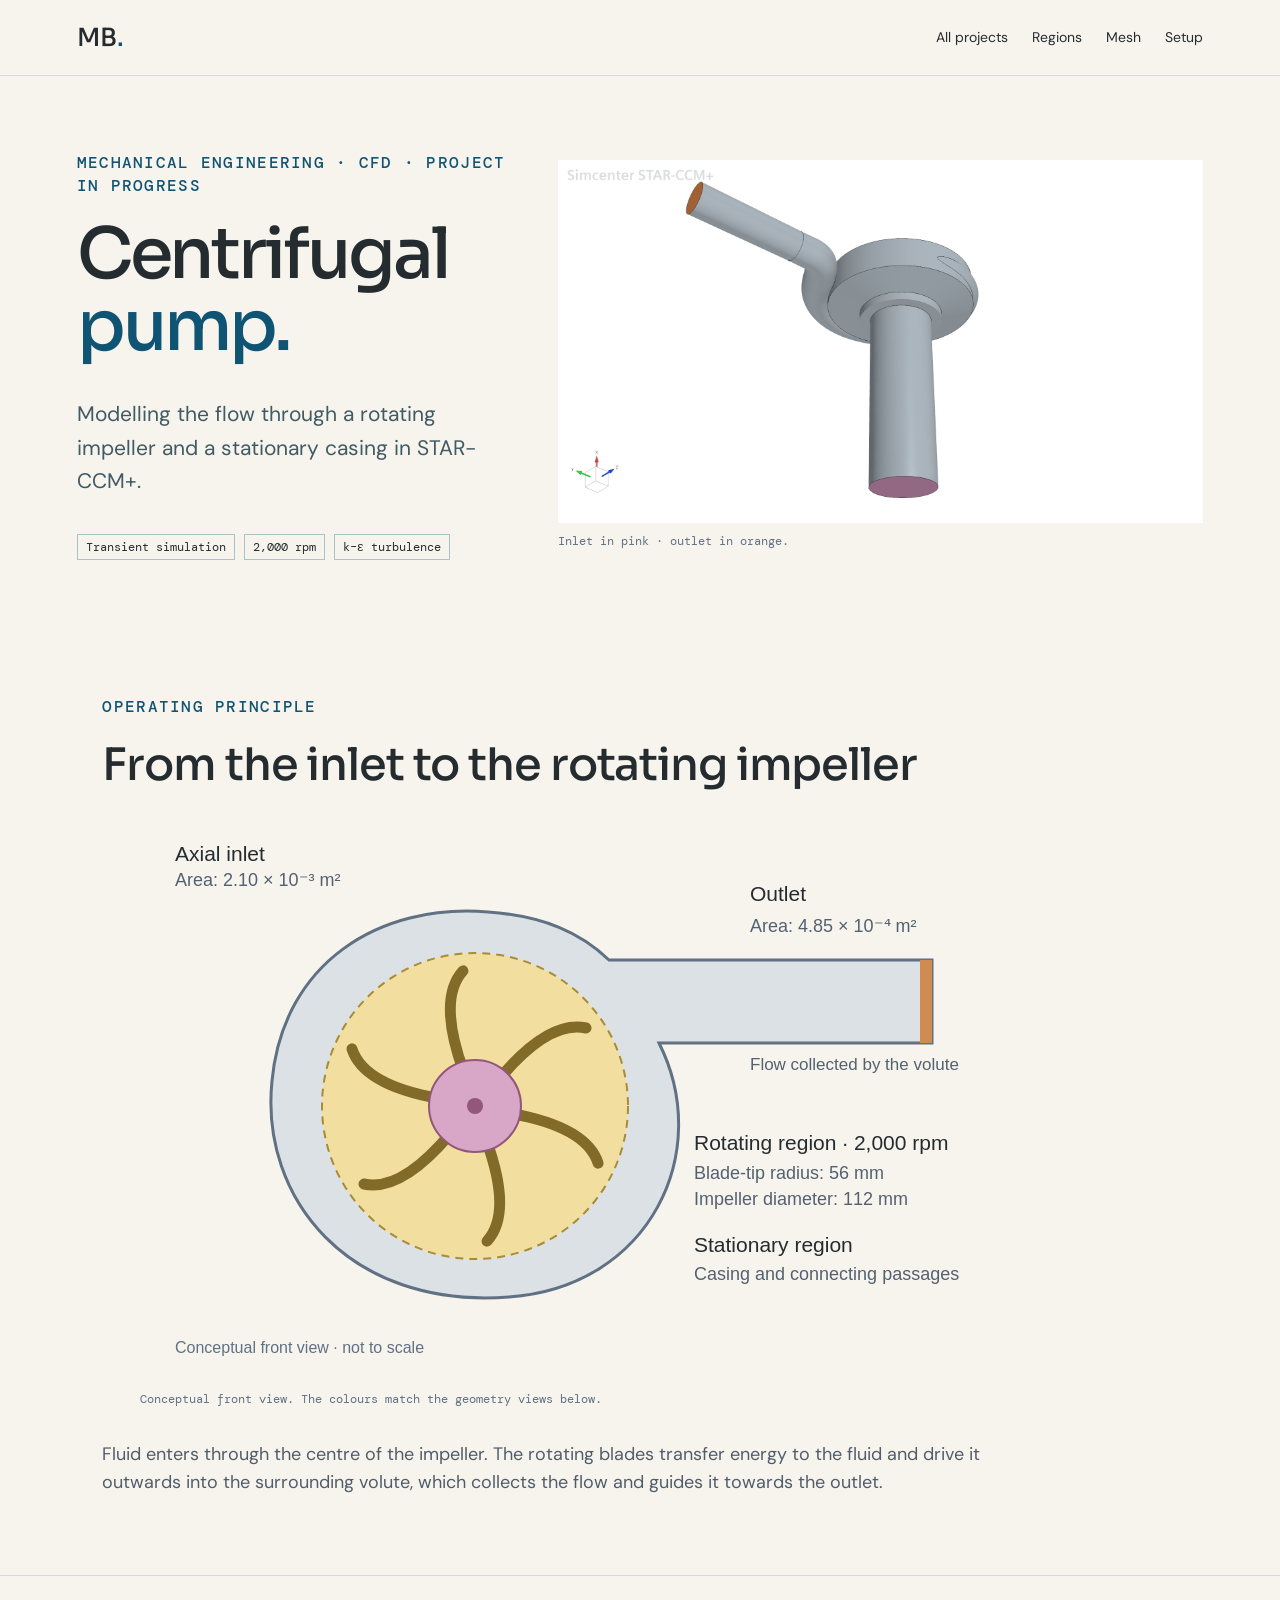
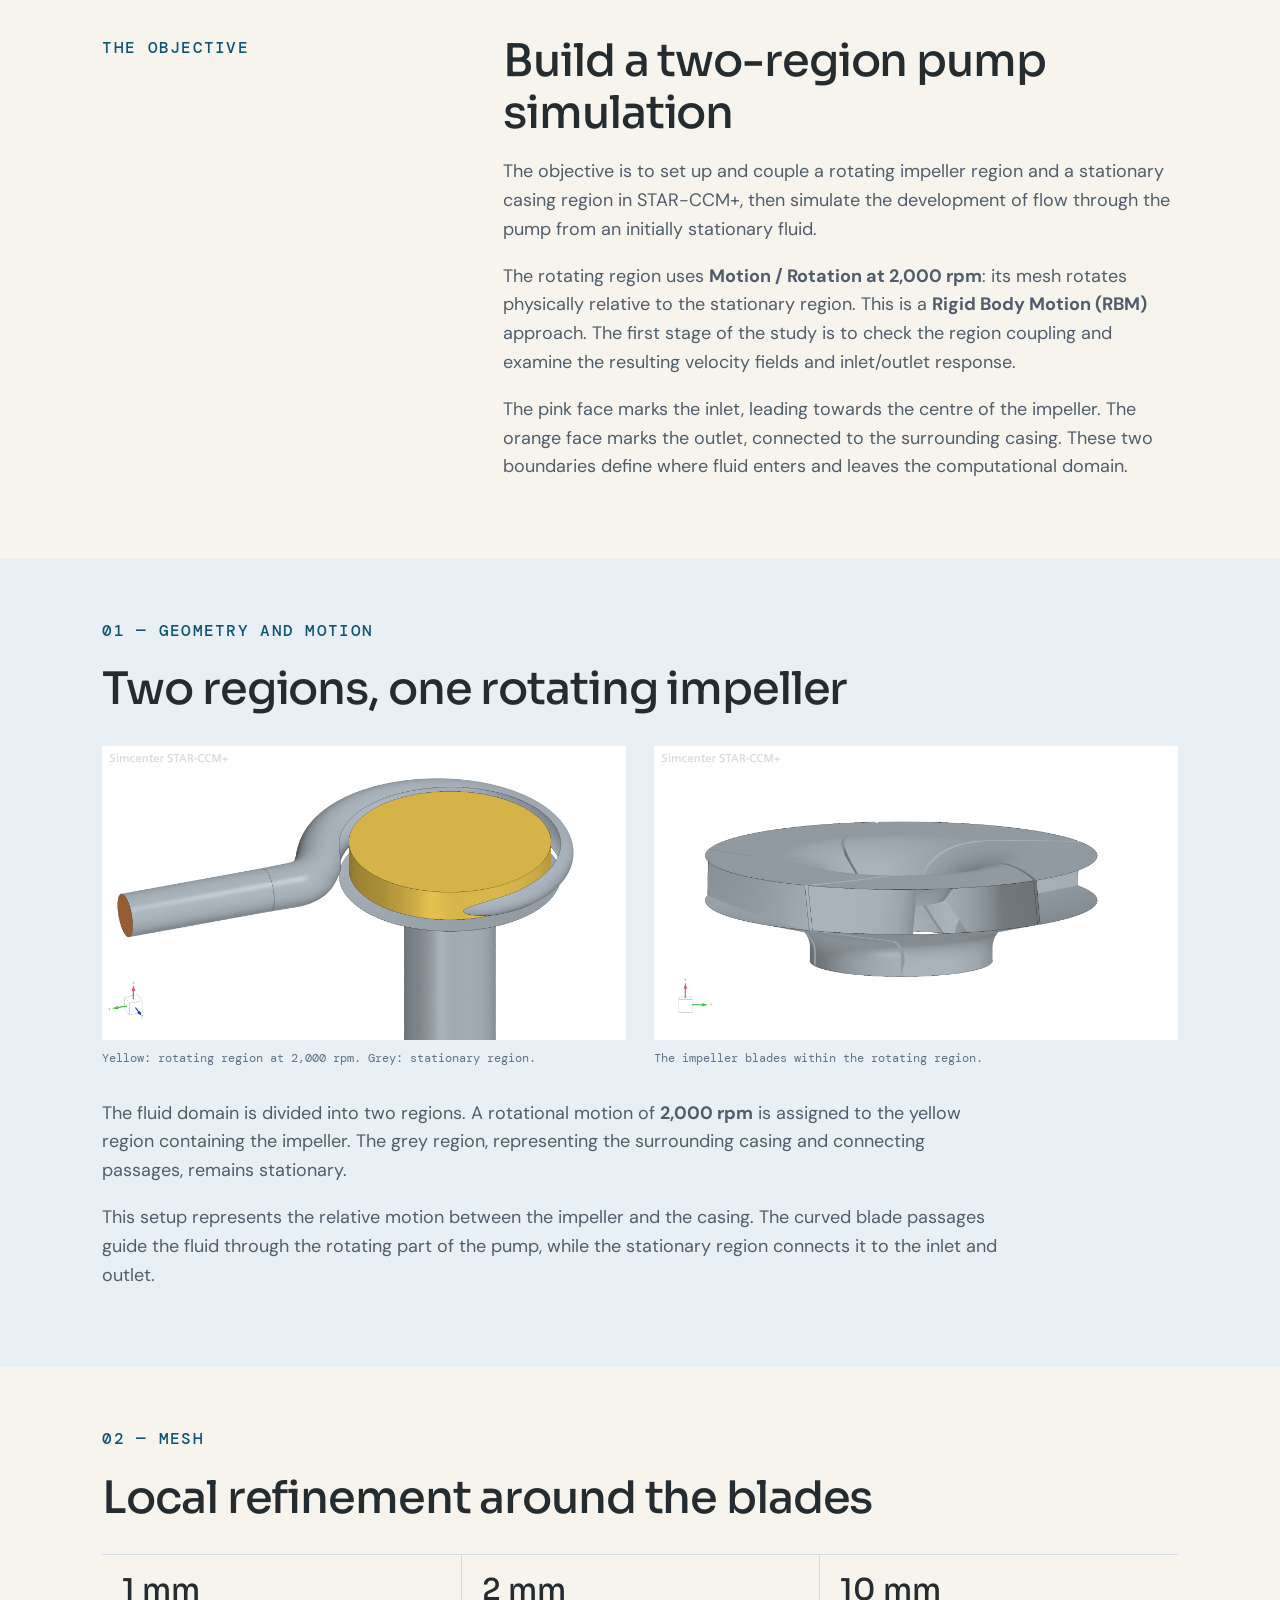
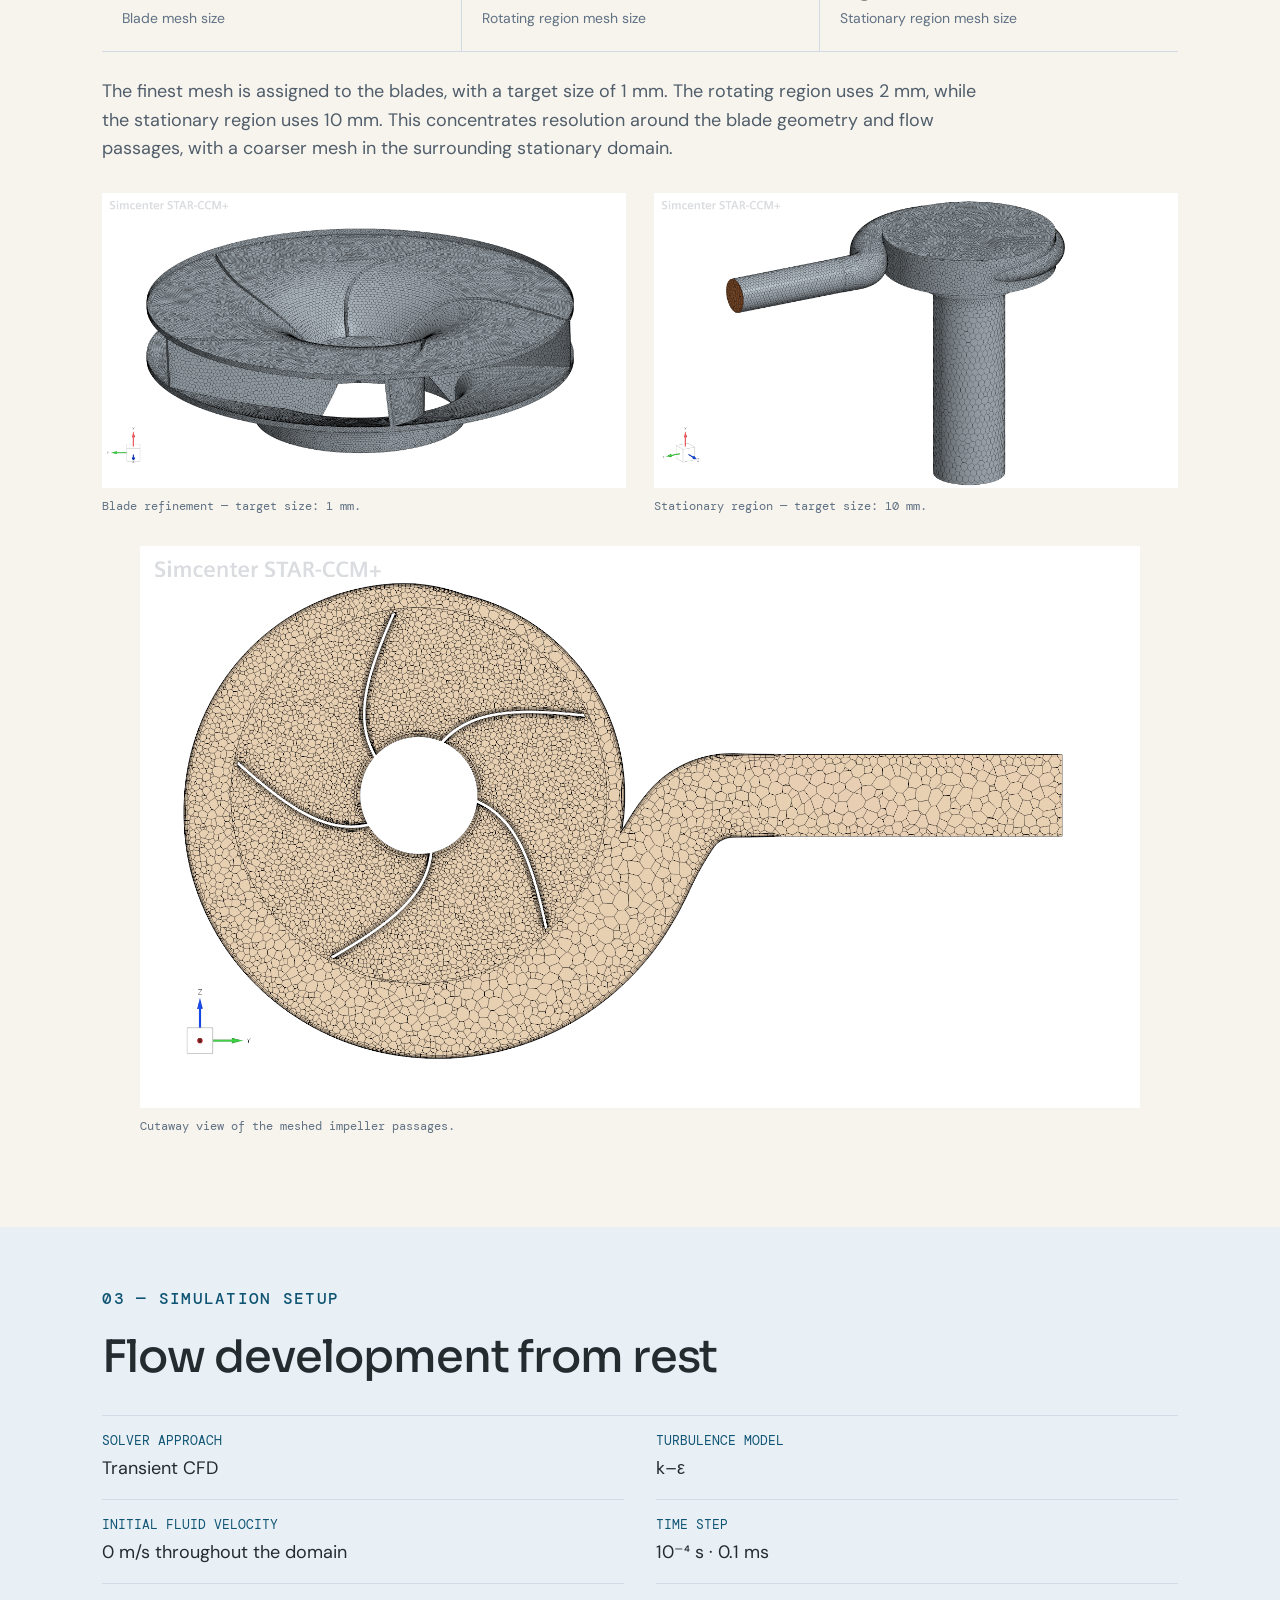
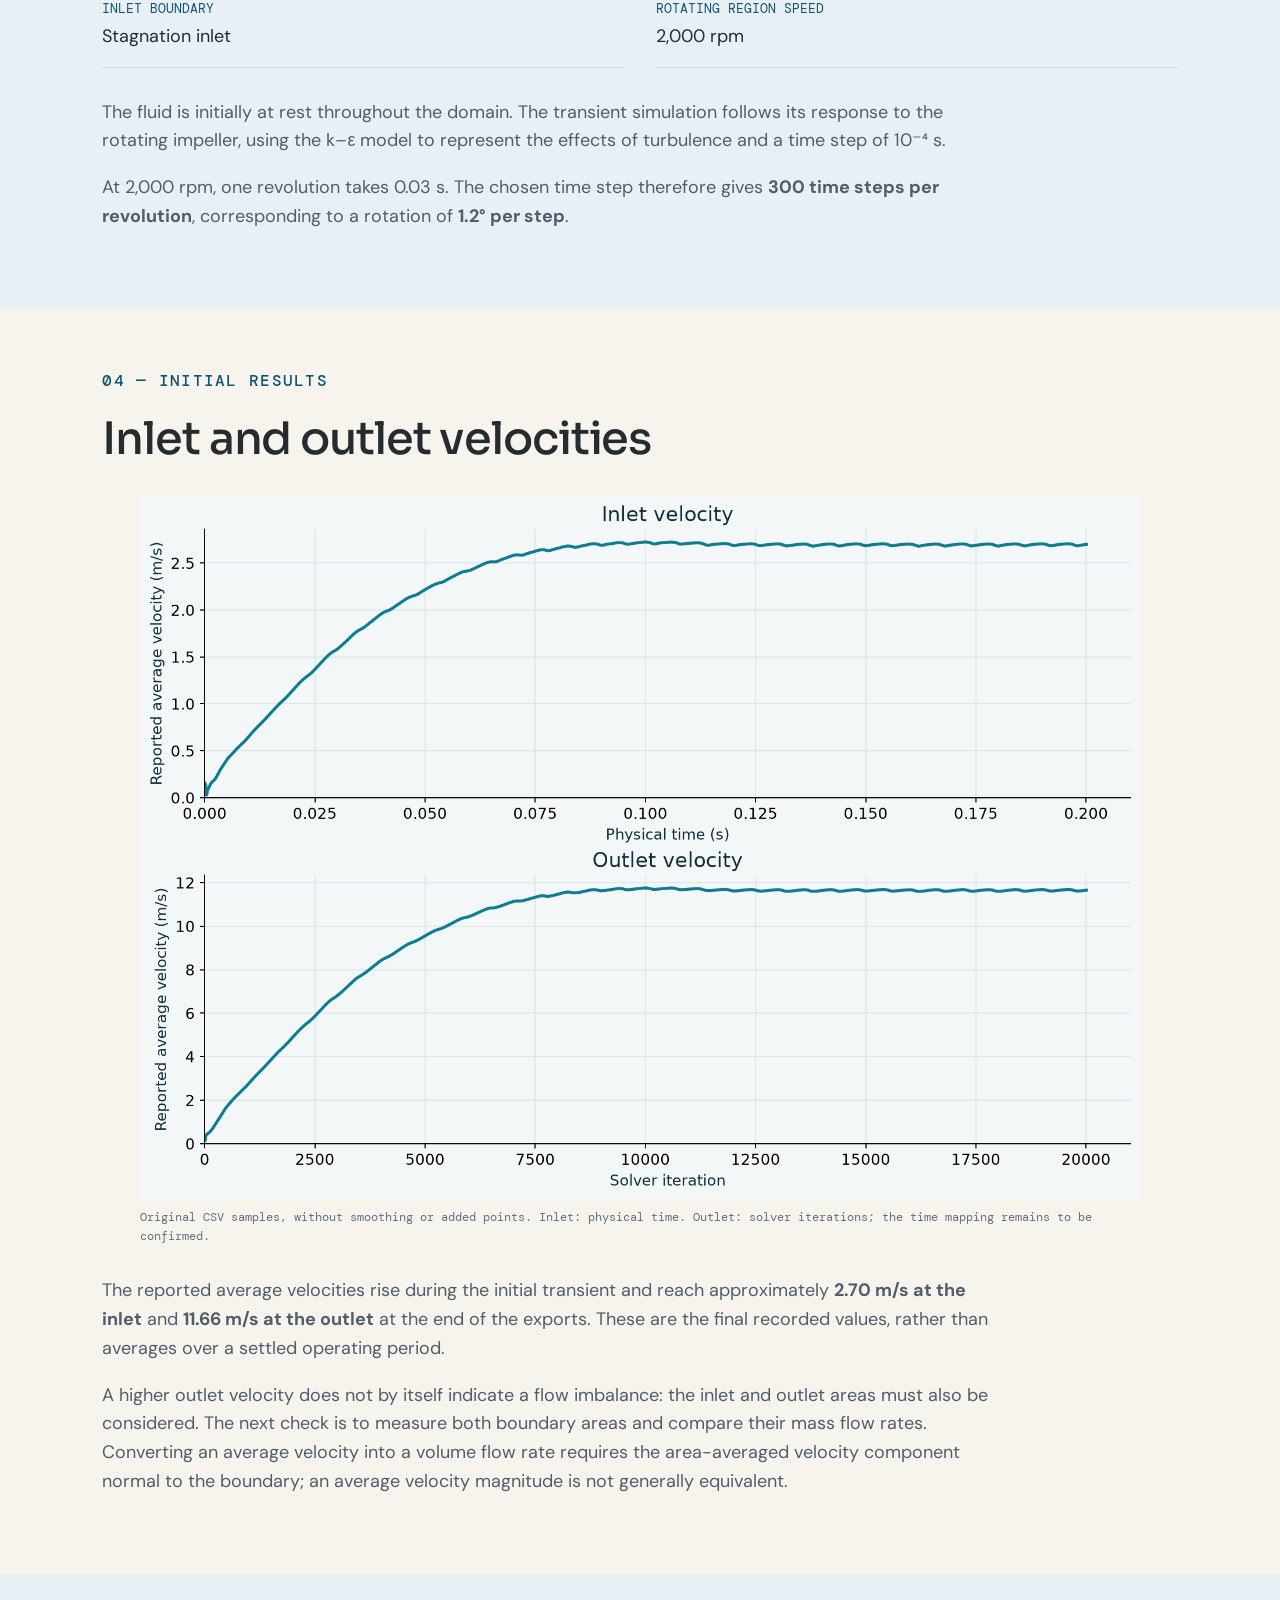
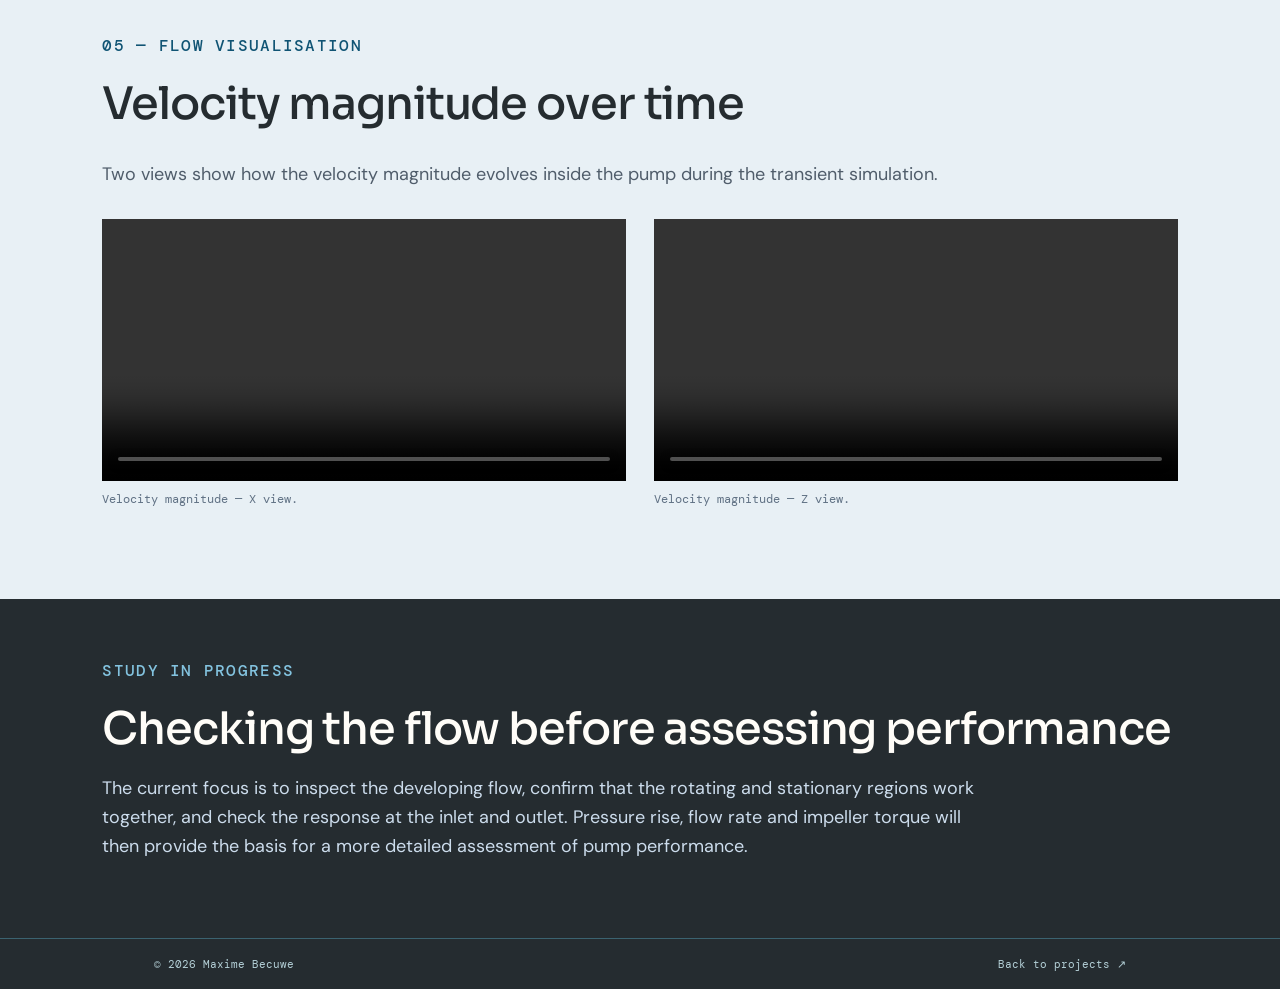
==== centrifugal-pump.html @ b401c462 "Publish centrifugal pump project in third position" ====
<!doctype html>
<html lang="en">
<head>
<meta charset="UTF-8" /><meta name="viewport" content="width=device-width, initial-scale=1" />
<meta name="description" content="A transient centrifugal pump CFD study in STAR-CCM+, with a rotating region at 2000 rpm, local mesh refinement and a stagnation inlet." />
<title>Centrifugal Pump | Maxime Becuwe</title>
<link rel="preconnect" href="https://fonts.googleapis.com" /><link rel="preconnect" href="https://fonts.gstatic.com" crossorigin />
<link href="https://fonts.googleapis.com/css2?family=DM+Mono:wght@400;500&family=DM+Sans:wght@400;500;600&family=Sora:wght@500&display=swap" rel="stylesheet" />
<link rel="stylesheet" href="kcs.css" /><link rel="stylesheet" href="centrifugal-pump.css" />
</head>
<body>
<header class="site-header"><a class="brand" href="index.html" aria-label="Maxime Becuwe — home">MB<span>.</span></a><nav aria-label="Main navigation"><a href="index.html#projects">All projects</a><a href="#regions">Regions</a><a href="#mesh">Mesh</a><a href="#setup">Setup</a></nav></header>
<main>
<section class="hero"><div><p class="eyebrow">Mechanical engineering · CFD · Project in progress</p><h1>Centrifugal<br /><em>pump.</em></h1><p class="lead">Modelling the flow through a rotating impeller and a stationary casing in STAR-CCM+.</p><div class="chips"><span>Transient simulation</span><span>2,000 rpm</span><span>k–ε turbulence</span></div></div><figure><img src="assets/pump/geometry_inlet_outlet.png" width="1920" height="1080" alt="Pump geometry with the axial inlet in pink and the discharge outlet in orange." /><figcaption>Inlet in pink · outlet in orange.</figcaption></figure></section>
<section id="principle"><p class="eyebrow">Operating principle</p><h2>From the inlet to the rotating impeller</h2><figure class="wide"><img src="assets/pump/pump-principle.svg?v=clean-schema" width="1000" height="560" alt="Centrifugal pump schematic: pink axial inlet, yellow rotating impeller region, grey stationary volute and orange outlet. Impeller radius 56 mm." /><figcaption>Conceptual front view. The colours match the geometry views below.</figcaption></figure><div class="copy"><p>Fluid enters through the centre of the impeller. The rotating blades transfer energy to the fluid and drive it outwards into the surrounding volute, which collects the flow and guides it towards the outlet.</p></div></section>
<section class="intro"><p class="eyebrow">The objective</p><div class="copy"><h2>Build a two-region pump simulation</h2><p>The objective is to set up and couple a rotating impeller region and a stationary casing region in STAR-CCM+, then simulate the development of flow through the pump from an initially stationary fluid.</p><p>The rotating region uses <strong>Motion / Rotation at 2,000 rpm</strong>: its mesh rotates physically relative to the stationary region. This is a <strong>Rigid Body Motion (RBM)</strong> approach. The first stage of the study is to check the region coupling and examine the resulting velocity fields and inlet/outlet response.</p><p>The pink face marks the inlet, leading towards the centre of the impeller. The orange face marks the outlet, connected to the surrounding casing. These two boundaries define where fluid enters and leaves the computational domain.</p></div></section>
<section id="regions" class="tinted"><div class="section-head"><p class="eyebrow">01 — Geometry and motion</p><h2>Two regions, one rotating impeller</h2></div><div class="media-grid"><figure><img src="assets/pump/geometry_rotating_zone.png" width="1920" height="1080" alt="The rotating region shown in yellow inside the stationary grey casing." loading="lazy" /><figcaption>Yellow: rotating region at 2,000 rpm. Grey: stationary region.</figcaption></figure><figure><img src="assets/pump/geometry_blade.png" width="1920" height="1080" alt="Impeller geometry showing the curved blades and passages." loading="lazy" /><figcaption>The impeller blades within the rotating region.</figcaption></figure></div><div class="copy"><p>The fluid domain is divided into two regions. A rotational motion of <strong>2,000 rpm</strong> is assigned to the yellow region containing the impeller. The grey region, representing the surrounding casing and connecting passages, remains stationary.</p><p>This setup represents the relative motion between the impeller and the casing. The curved blade passages guide the fluid through the rotating part of the pump, while the stationary region connects it to the inlet and outlet.</p></div></section>
<section id="mesh"><div class="section-head"><p class="eyebrow">02 — Mesh</p><h2>Local refinement around the blades</h2></div><div class="metrics"><div><b>1 mm</b><span>Blade mesh size</span></div><div><b>2 mm</b><span>Rotating region mesh size</span></div><div><b>10 mm</b><span>Stationary region mesh size</span></div></div><div class="copy"><p>The finest mesh is assigned to the blades, with a target size of 1 mm. The rotating region uses 2 mm, while the stationary region uses 10 mm. This concentrates resolution around the blade geometry and flow passages, with a coarser mesh in the surrounding stationary domain.</p></div><div class="media-grid"><figure><img src="assets/pump/mesh_blade.png" width="1920" height="1080" alt="Close view of the mesh around the impeller blades." loading="lazy" /><figcaption>Blade refinement — target size: 1 mm.</figcaption></figure><figure><img src="assets/pump/mesh_stationary.png" width="1920" height="1080" alt="Mesh on the stationary casing and connecting inlet and outlet passages." loading="lazy" /><figcaption>Stationary region — target size: 10 mm.</figcaption></figure></div><figure class="wide"><img src="assets/pump/mesh_cut.png" width="1920" height="1080" alt="Cutaway mesh view of the impeller and its internal passages." loading="lazy" /><figcaption>Cutaway view of the meshed impeller passages.</figcaption></figure></section>
<section id="setup" class="tinted"><div class="section-head"><p class="eyebrow">03 — Simulation setup</p><h2>Flow development from rest</h2></div><dl class="settings"><div><dt>Solver approach</dt><dd>Transient CFD</dd></div><div><dt>Turbulence model</dt><dd>k–ε</dd></div><div><dt>Initial fluid velocity</dt><dd>0 m/s throughout the domain</dd></div><div><dt>Time step</dt><dd>10⁻⁴ s · 0.1 ms</dd></div><div><dt>Inlet boundary</dt><dd>Stagnation inlet</dd></div><div><dt>Rotating region speed</dt><dd>2,000 rpm</dd></div></dl><div class="copy"><p>The fluid is initially at rest throughout the domain. The transient simulation follows its response to the rotating impeller, using the k–ε model to represent the effects of turbulence and a time step of 10⁻⁴ s.</p><p>At 2,000 rpm, one revolution takes 0.03 s. The chosen time step therefore gives <strong>300 time steps per revolution</strong>, corresponding to a rotation of <strong>1.2° per step</strong>.</p></div></section>
<section id="velocity"><div class="section-head"><p class="eyebrow">04 — Initial results</p><h2>Inlet and outlet velocities</h2></div><figure class="wide"><img src="assets/pump/inlet-outlet-velocity.png" alt="Inlet average velocity versus physical time, followed by outlet average velocity versus solver iteration." loading="lazy" /><figcaption>Original CSV samples, without smoothing or added points. Inlet: physical time. Outlet: solver iterations; the time mapping remains to be confirmed.</figcaption></figure><div class="copy"><p>The reported average velocities rise during the initial transient and reach approximately <strong>2.70 m/s at the inlet</strong> and <strong>11.66 m/s at the outlet</strong> at the end of the exports. These are the final recorded values, rather than averages over a settled operating period.</p><p>A higher outlet velocity does not by itself indicate a flow imbalance: the inlet and outlet areas must also be considered. The next check is to measure both boundary areas and compare their mass flow rates. Converting an average velocity into a volume flow rate requires the area-averaged velocity component normal to the boundary; an average velocity magnitude is not generally equivalent.</p></div></section>
<section id="flow-videos" class="tinted"><div class="section-head"><p class="eyebrow">05 — Flow visualisation</p><h2>Velocity magnitude over time</h2></div><div class="copy"><p>Two views show how the velocity magnitude evolves inside the pump during the transient simulation.</p></div><div class="media-grid"><figure><video controls playsinline preload="metadata" aria-label="Velocity magnitude evolution — X view"><source src="assets/pump/velocity_magnitude_X.mp4" type="video/mp4" /><a href="assets/pump/velocity_magnitude_X.mp4">Watch the X-view video</a></video><figcaption>Velocity magnitude — X view.</figcaption></figure><figure><video controls playsinline preload="metadata" aria-label="Velocity magnitude evolution — Z view"><source src="assets/pump/velocity_magnitude_Z.mp4" type="video/mp4" /><a href="assets/pump/velocity_magnitude_Z.mp4">Watch the Z-view video</a></video><figcaption>Velocity magnitude — Z view.</figcaption></figure></div></section>
<section class="next"><p class="eyebrow">Study in progress</p><h2>Checking the flow before assessing performance</h2><p>The current focus is to inspect the developing flow, confirm that the rotating and stationary regions work together, and check the response at the inlet and outlet. Pressure rise, flow rate and impeller torque will then provide the basis for a more detailed assessment of pump performance.</p></section>
</main><footer><span>© <span id="year"></span> Maxime Becuwe</span><a href="index.html#projects">Back to projects ↗</a></footer><script>document.getElementById('year').textContent=new Date().getFullYear();</script>
</body></html>
---- kcs.css ----
:root{--ink:#102e3b;--blue:#0e5e78;--soft:#79c7dd;--paper:#f4f7f7;--line:#c8d8dc;--muted:#55717c;--white:#fbfdfd}*{box-sizing:border-box}html{scroll-behavior:smooth}body{margin:0;background:var(--paper);color:var(--ink);font:16px/1.6 "DM Sans",sans-serif}a{color:inherit;text-decoration:none}.site-header{height:76px;padding:0 clamp(24px,6vw,100px);display:flex;align-items:center;justify-content:space-between;border-bottom:1px solid var(--line)}.brand{font:700 25px/1 Fraunces,serif}.brand span,.eyebrow,em{color:var(--blue)}nav{display:flex;gap:24px;font-size:14px}nav a:hover{color:var(--blue)}.hero,section,.closing{padding:clamp(80px,11vw,145px) clamp(24px,12vw,200px)}.hero{min-height:calc(100vh - 76px);display:grid;grid-template-columns:1.05fr .95fr;gap:8vw;align-items:center}.eyebrow{margin:0 0 22px;font:500 12px/1.2 "DM Mono",monospace;letter-spacing:.08em;text-transform:uppercase}h1,h2{margin:0;font:600 clamp(38px,5vw,70px)/1.02 Fraunces,serif;letter-spacing:-.045em}h1{font-size:clamp(52px,7vw,105px)}em{font-style:normal}.lead{max-width:590px;margin:35px 0;font-size:clamp(18px,2vw,23px);color:#405b64}.chips{display:flex;flex-wrap:wrap;gap:9px}.chips span{border:1px solid #a9c3ca;padding:4px 8px;font:12px "DM Mono",monospace}figure{margin:0}img{width:100%;display:block}figcaption{margin-top:9px;color:var(--muted);font:12px/1.4 "DM Mono",monospace}.hero img{min-height:430px;object-fit:contain;background:#e2edf0}.statement,.heading{display:grid;grid-template-columns:1fr 2fr;gap:9vw;border-top:1px solid var(--line)}.statement p:not(.eyebrow){max-width:680px;margin:0;font-size:18px;color:#405b64}.heading{padding-bottom:45px}.metrics{display:grid;grid-template-columns:repeat(4,1fr);border-top:1px solid var(--line);margin-bottom:60px}.metrics div{padding:20px;border-bottom:1px solid var(--line)}.metrics div+div{border-left:1px solid var(--line)}.metrics b{display:block;font:600 29px/1 Fraunces,serif}.metrics span{font-size:14px;color:var(--muted)}.two-col{display:grid;grid-template-columns:.85fr 1.15fr;gap:8vw;align-items:center}.two-col h3{margin:0 0 10px;font:600 29px/1.15 Fraunces,serif}.two-col p{color:#48626b}.blue-section{background:#dcebed}.blue-section ul{margin:0 0 32px;padding-left:20px;color:#48626b}.blue-section li{margin:7px 0}.results>div>p{margin-top:0;font-size:18px;color:#405b64}dl{margin:32px 0 0;border-top:1px solid var(--line)}dl div{padding:16px 0;border-bottom:1px solid var(--line)}dt{font:12px "DM Mono",monospace;color:var(--blue);text-transform:uppercase}dd{margin:5px 0 0;color:#48626b}.takeaways{background:var(--ink);color:var(--white)}.takeaways .eyebrow,.closing .eyebrow{color:var(--soft)}blockquote{max-width:1050px;margin:0;font:600 clamp(34px,5vw,65px)/1.06 Fraunces,serif;letter-spacing:-.04em}.cards{display:grid;grid-template-columns:repeat(3,1fr);margin-top:65px;border-top:1px solid #45636c}.cards article{padding:23px 24px 0 0}.cards article+article{padding-left:24px;border-left:1px solid #45636c}.cards h3{margin:0 0 8px;font:600 23px Fraunces,serif}.cards p{margin:0;color:#c2d5d9}.closing{background:#173f4d;color:var(--white)}.closing a{display:inline-block;margin-top:35px;padding:14px 19px;background:var(--soft);color:var(--ink);font-weight:700}footer{display:flex;justify-content:space-between;gap:20px;padding:18px clamp(24px,12vw,200px);background:#173f4d;color:#b4d0d7;border-top:1px solid #3b6370;font:11px "DM Mono",monospace}@media(max-width:760px){.site-header{height:64px}nav{gap:13px;font-size:12px}nav a:nth-child(3){display:none}.hero,.statement,.heading,.two-col{grid-template-columns:1fr;gap:25px}.hero{min-height:auto}.hero img{min-height:280px}.metrics,.cards{grid-template-columns:1fr}.metrics div+div,.cards article+article{border-left:0;padding-left:0}.metrics div{padding-left:0}.cards{gap:25px}.cards article{padding-top:20px}footer{flex-direction:column}}
---- centrifugal-pump.css ----
:root{--ink:#252c30;--blue:#105474;--soft:#83c3df;--paper:#f7f4ed;--line:#d0dbe5;--muted:#607184;--white:#fffdf8}h1,h2,h3,.brand,.metrics b{font-family:"Sora",sans-serif;font-weight:500}h1{font-size:clamp(44px,5.5vw,78px)}h2{font-size:clamp(28px,3.5vw,46px);line-height:1.15;letter-spacing:-.025em}.hero{min-height:auto;padding:75px clamp(24px,6vw,100px);grid-template-columns:.8fr 1.2fr;gap:4vw}.hero img{min-height:0;background:white}.hero .lead{font-size:21px}.eyebrow{font-size:16px;line-height:1.45}.hero em{font-weight:500}section:not(.hero){padding:60px clamp(24px,8vw,130px)}.intro{display:grid;grid-template-columns:1fr 2fr;gap:5vw;border-top:1px solid var(--line)}.copy{max-width:900px}.copy p,.next>p:not(.eyebrow){font-size:18px;color:#505d6b}.tinted{background:#e8f0f5}.section-head{margin-bottom:30px}.media-grid{display:grid;grid-template-columns:1fr 1fr;gap:28px;align-items:start;margin:30px 0}main img{width:100%;height:auto;min-height:0;object-fit:contain;background:white}.wide{max-width:1000px;margin:30px auto}figcaption{line-height:1.6}.metrics{grid-template-columns:repeat(3,1fr);margin-bottom:25px}.metrics b{font-size:30px}.settings{display:grid;grid-template-columns:1fr 1fr;margin-bottom:30px;column-gap:32px}.settings dd{font-size:18px;color:var(--ink)}.settings dt{font-size:13px}.next{background:var(--ink);color:var(--white)}.next>p:not(.eyebrow){color:#ccdcec;max-width:900px}.next .eyebrow{color:var(--soft)}footer{background:var(--ink)}a:focus-visible{outline:3px solid var(--blue);outline-offset:4px}section[id]{scroll-margin-top:24px}@media(max-width:760px){.hero,.intro,.media-grid,.settings{grid-template-columns:1fr}.hero{padding-top:45px}.hero .lead{font-size:19px}.metrics{grid-template-columns:1fr}.metrics div{padding:16px 0}section:not(.hero){padding-top:40px;padding-bottom:40px}}@media(prefers-reduced-motion:reduce){html{scroll-behavior:auto}}
main video{display:block;width:100%;max-width:100%;height:auto;object-fit:contain;background:var(--ink)}
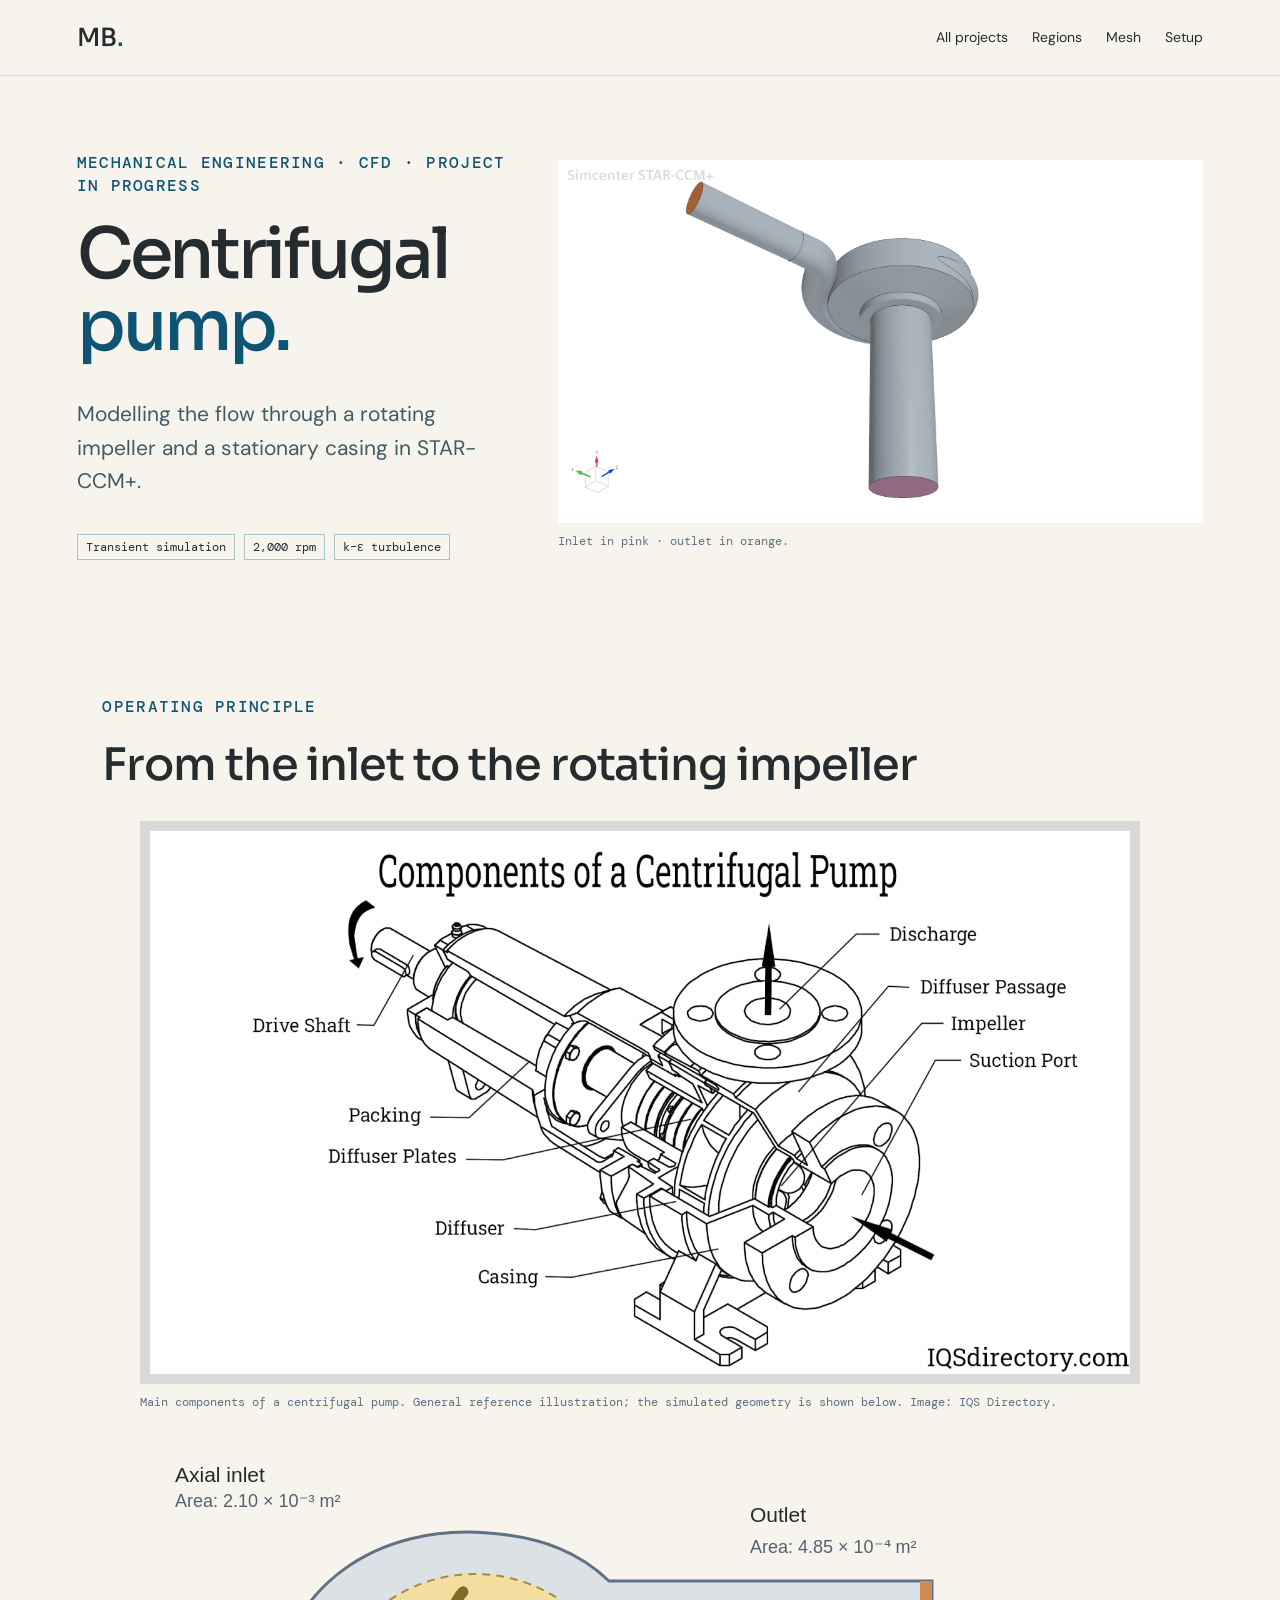
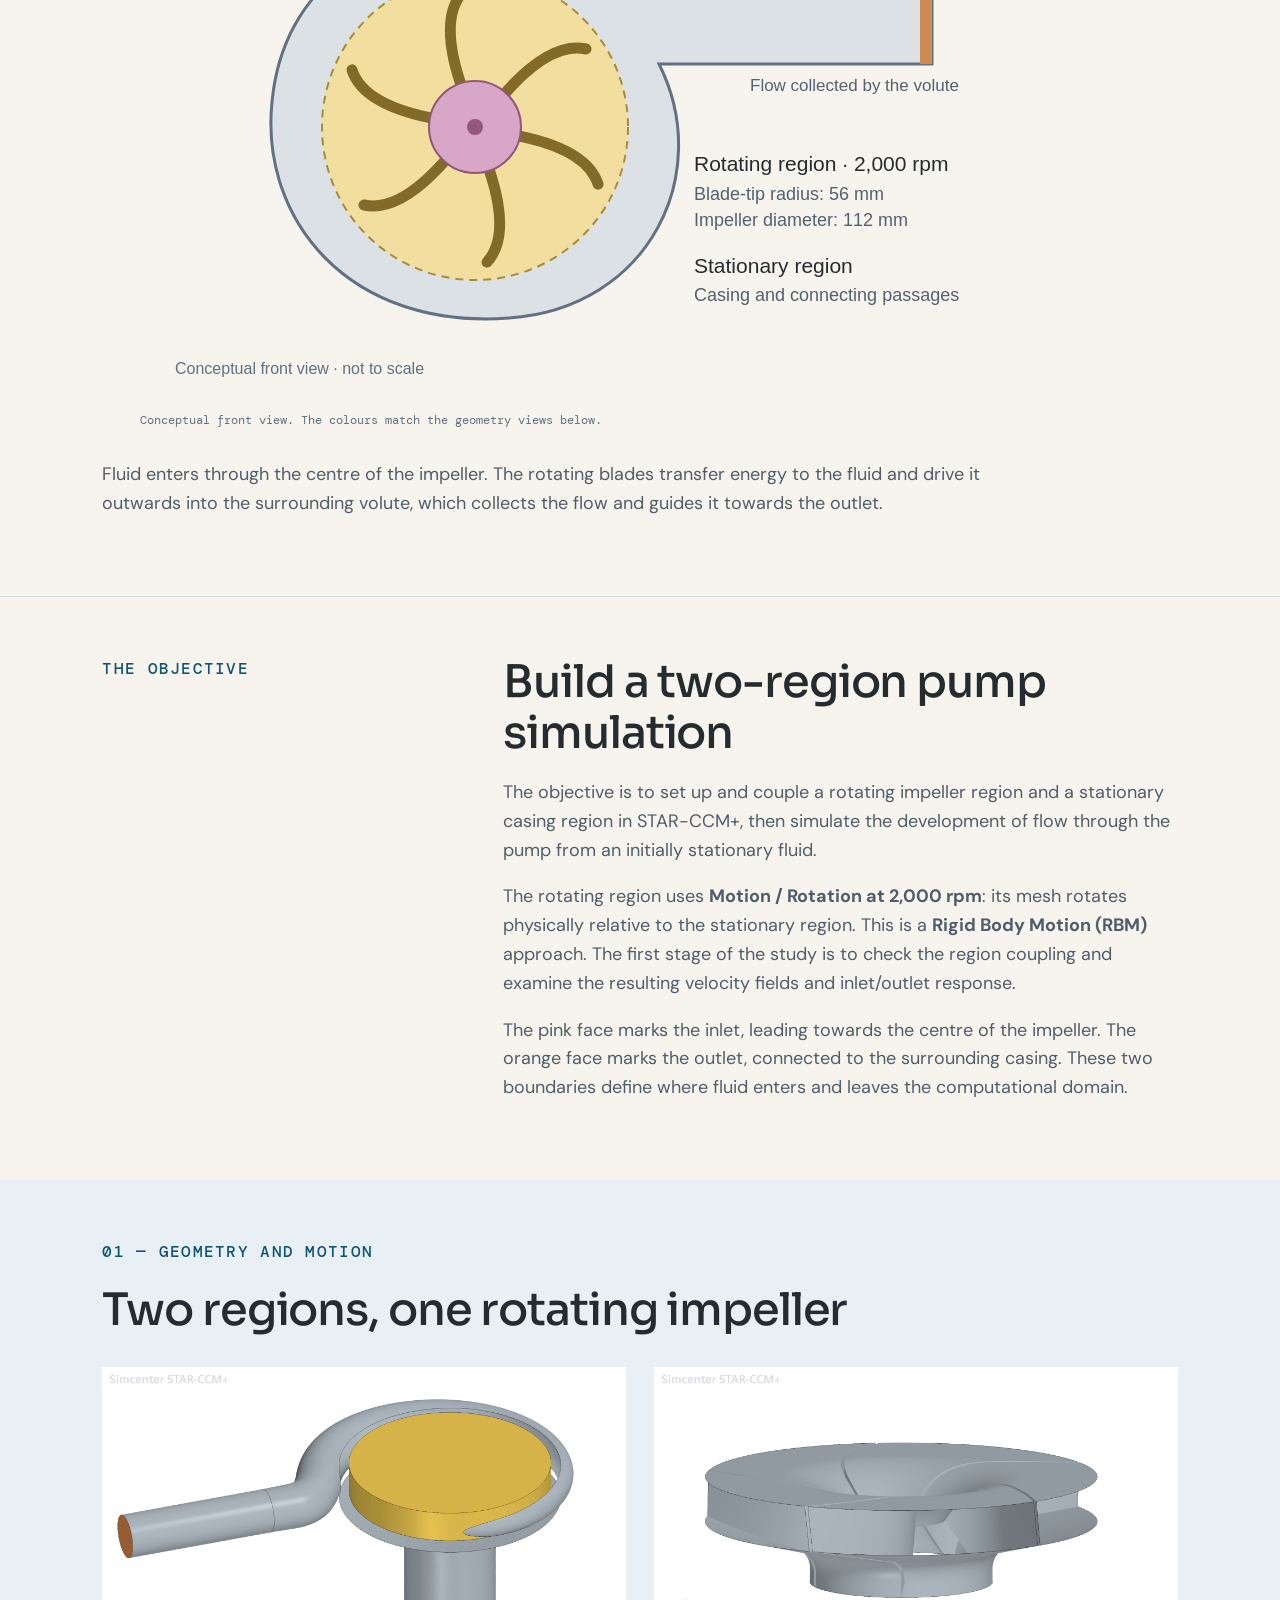
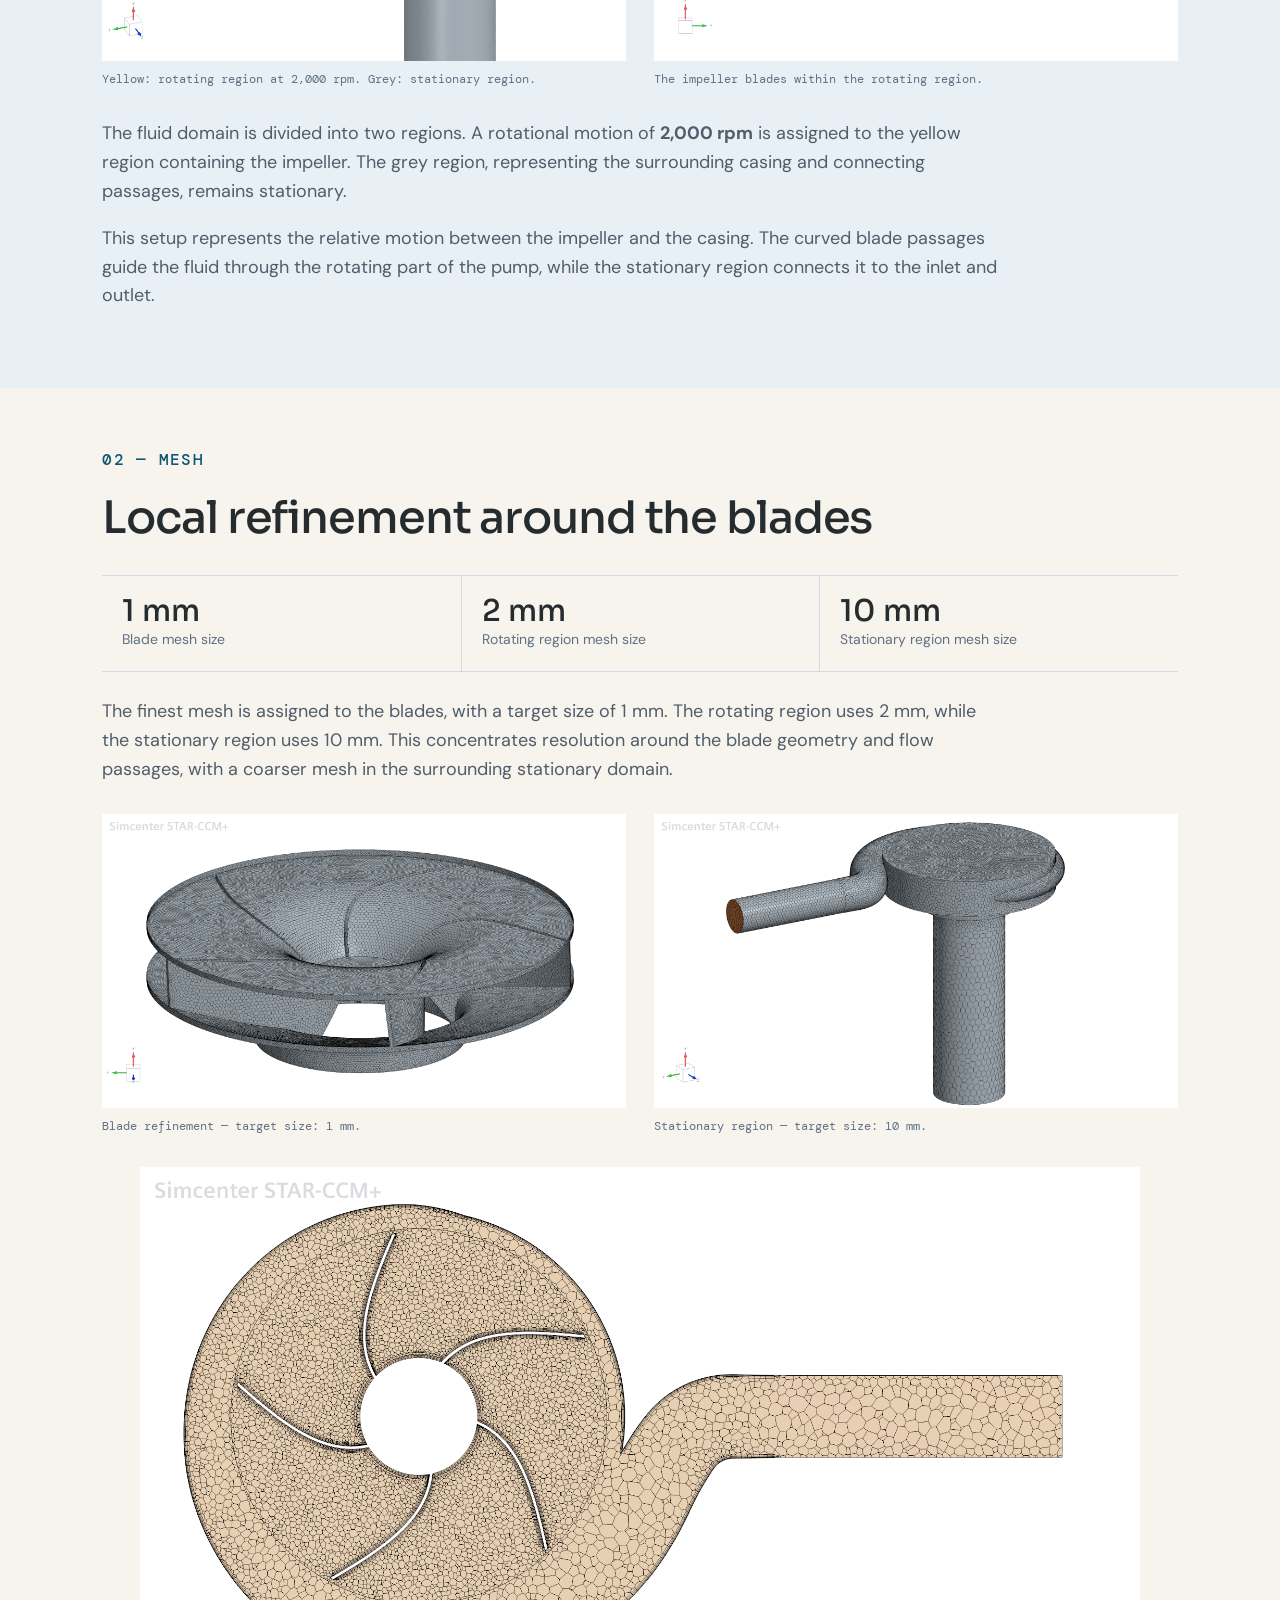
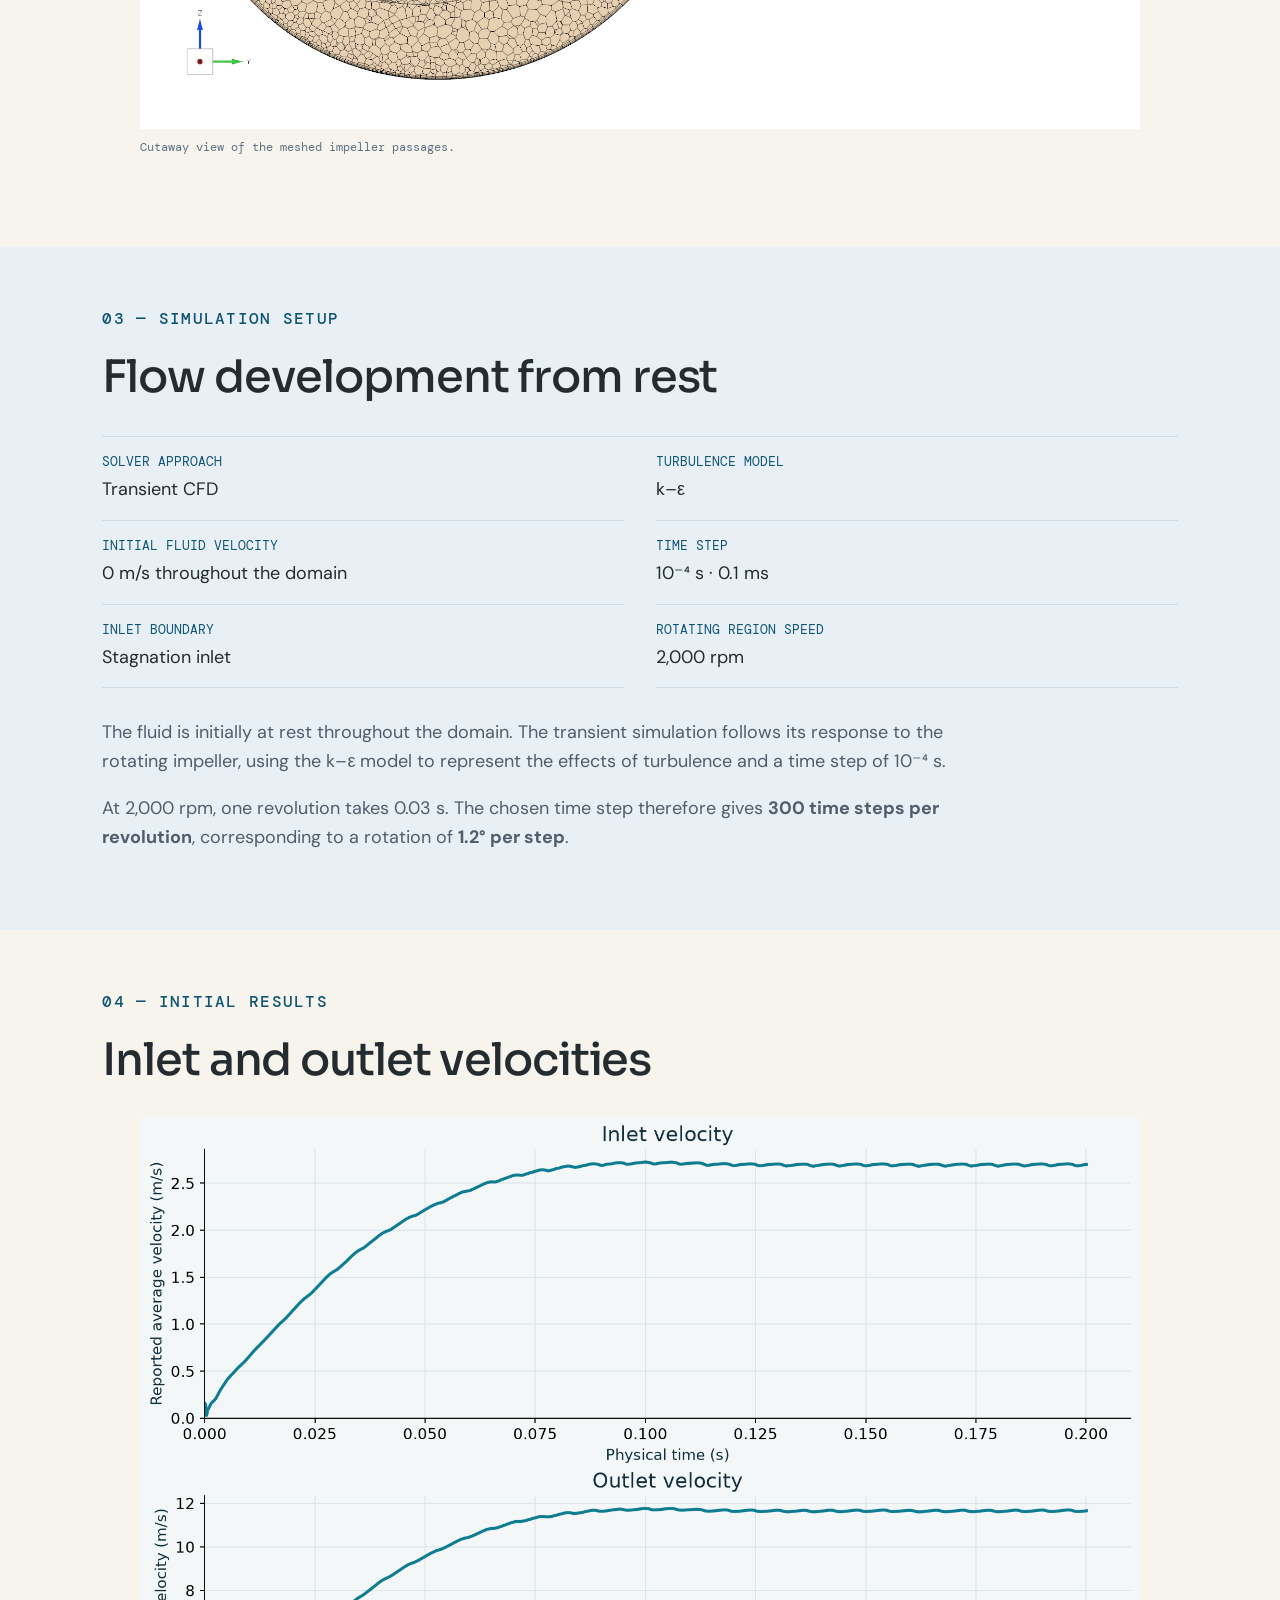
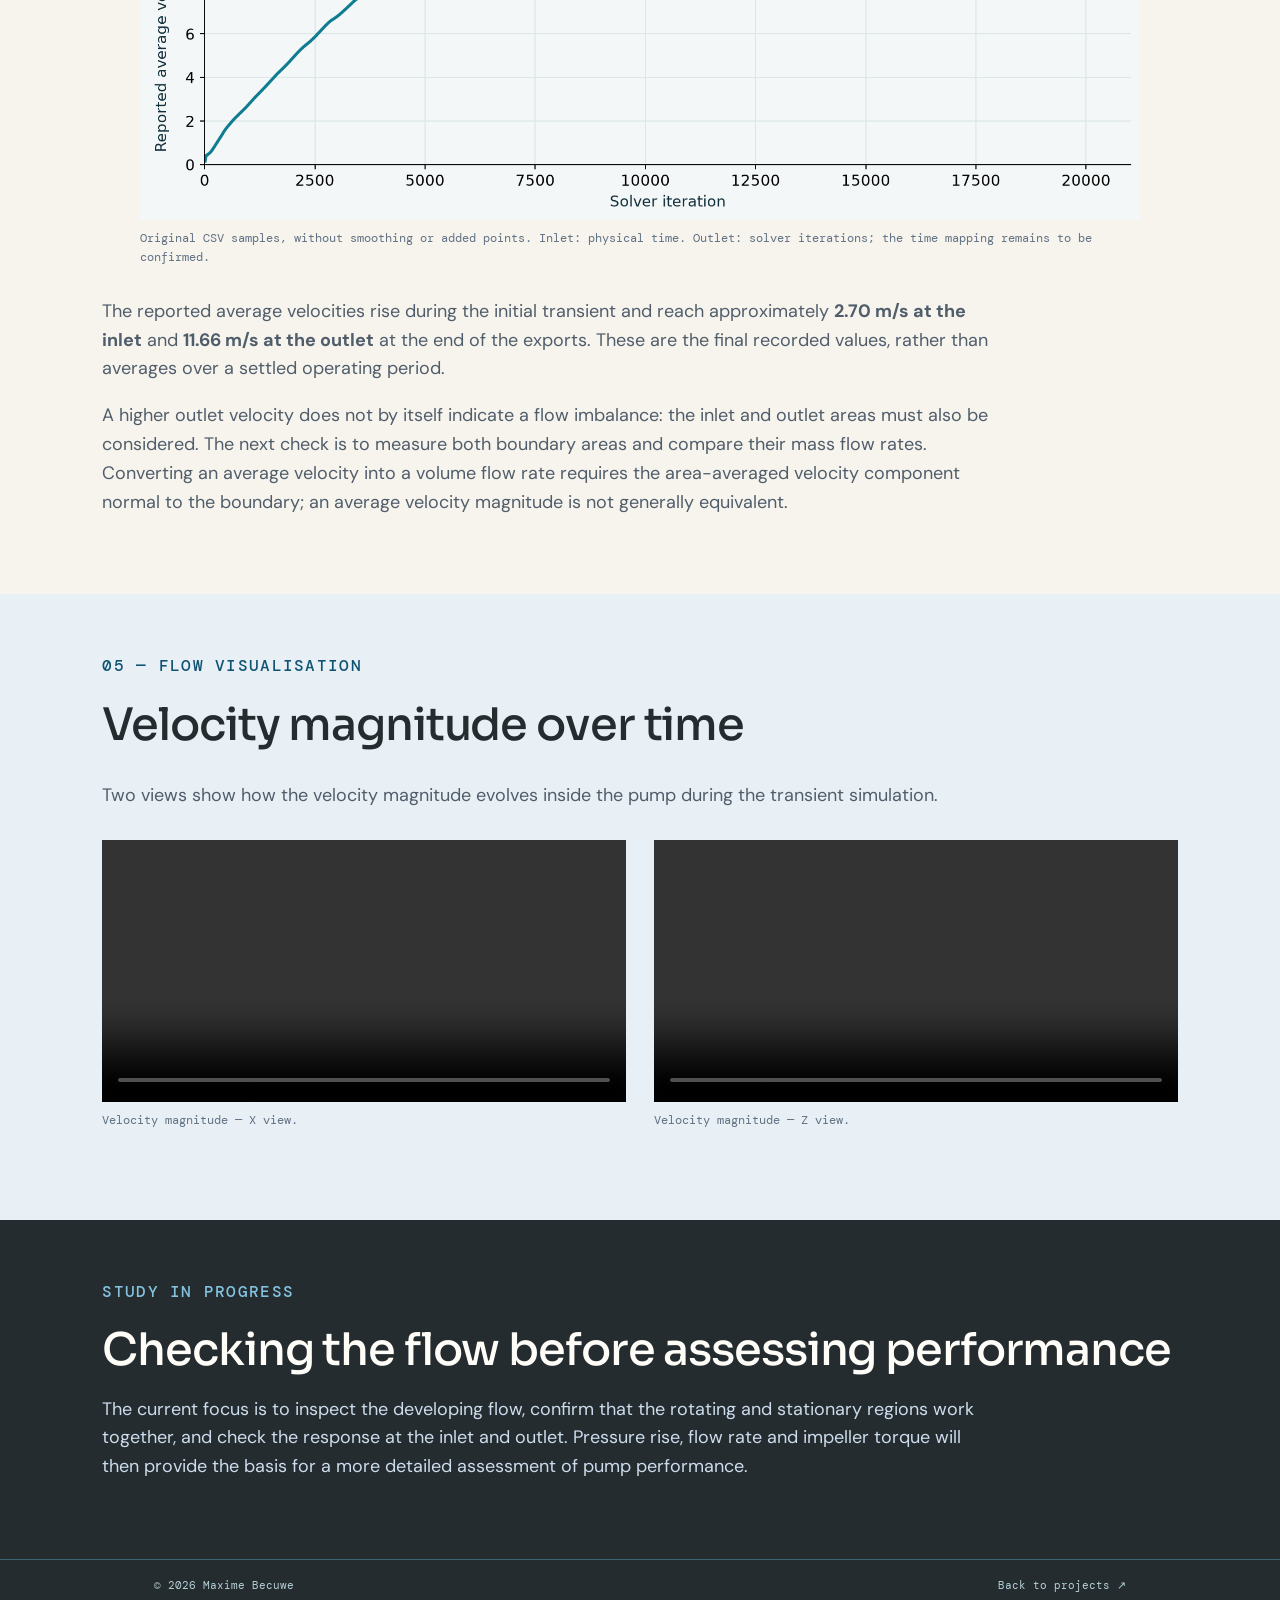
==== commit 754e9e97: "Add centrifugal pump component diagram" ====
--- a/centrifugal-pump.html
+++ b/centrifugal-pump.html
@@ -12,7 +12,7 @@
 <header class="site-header"><a class="brand" href="index.html" aria-label="Maxime Becuwe — home">MB<span>.</span></a><nav aria-label="Main navigation"><a href="index.html#projects">All projects</a><a href="#regions">Regions</a><a href="#mesh">Mesh</a><a href="#setup">Setup</a></nav></header>
 <main>
 <section class="hero"><div><p class="eyebrow">Mechanical engineering · CFD · Project in progress</p><h1>Centrifugal<br /><em>pump.</em></h1><p class="lead">Modelling the flow through a rotating impeller and a stationary casing in STAR-CCM+.</p><div class="chips"><span>Transient simulation</span><span>2,000 rpm</span><span>k–ε turbulence</span></div></div><figure><img src="assets/pump/geometry_inlet_outlet.png" width="1920" height="1080" alt="Pump geometry with the axial inlet in pink and the discharge outlet in orange." /><figcaption>Inlet in pink · outlet in orange.</figcaption></figure></section>
-<section id="principle"><p class="eyebrow">Operating principle</p><h2>From the inlet to the rotating impeller</h2><figure class="wide"><img src="assets/pump/pump-principle.svg?v=clean-schema" width="1000" height="560" alt="Centrifugal pump schematic: pink axial inlet, yellow rotating impeller region, grey stationary volute and orange outlet. Impeller radius 56 mm." /><figcaption>Conceptual front view. The colours match the geometry views below.</figcaption></figure><div class="copy"><p>Fluid enters through the centre of the impeller. The rotating blades transfer energy to the fluid and drive it outwards into the surrounding volute, which collects the flow and guides it towards the outlet.</p></div></section>
+<section id="principle"><p class="eyebrow">Operating principle</p><h2>From the inlet to the rotating impeller</h2><figure class="wide"><img src="assets/pump/pump-components.jpg" width="1600" height="900" alt="Cutaway diagram of a centrifugal pump showing the suction port, impeller, casing, drive shaft and discharge." loading="lazy" /><figcaption>Main components of a centrifugal pump. General reference illustration; the simulated geometry is shown below. Image: IQS Directory.</figcaption></figure><figure class="wide"><img src="assets/pump/pump-principle.svg?v=clean-schema" width="1000" height="560" alt="Centrifugal pump schematic: pink axial inlet, yellow rotating impeller region, grey stationary volute and orange outlet. Impeller radius 56 mm." /><figcaption>Conceptual front view. The colours match the geometry views below.</figcaption></figure><div class="copy"><p>Fluid enters through the centre of the impeller. The rotating blades transfer energy to the fluid and drive it outwards into the surrounding volute, which collects the flow and guides it towards the outlet.</p></div></section>
 <section class="intro"><p class="eyebrow">The objective</p><div class="copy"><h2>Build a two-region pump simulation</h2><p>The objective is to set up and couple a rotating impeller region and a stationary casing region in STAR-CCM+, then simulate the development of flow through the pump from an initially stationary fluid.</p><p>The rotating region uses <strong>Motion / Rotation at 2,000 rpm</strong>: its mesh rotates physically relative to the stationary region. This is a <strong>Rigid Body Motion (RBM)</strong> approach. The first stage of the study is to check the region coupling and examine the resulting velocity fields and inlet/outlet response.</p><p>The pink face marks the inlet, leading towards the centre of the impeller. The orange face marks the outlet, connected to the surrounding casing. These two boundaries define where fluid enters and leaves the computational domain.</p></div></section>
 <section id="regions" class="tinted"><div class="section-head"><p class="eyebrow">01 — Geometry and motion</p><h2>Two regions, one rotating impeller</h2></div><div class="media-grid"><figure><img src="assets/pump/geometry_rotating_zone.png" width="1920" height="1080" alt="The rotating region shown in yellow inside the stationary grey casing." loading="lazy" /><figcaption>Yellow: rotating region at 2,000 rpm. Grey: stationary region.</figcaption></figure><figure><img src="assets/pump/geometry_blade.png" width="1920" height="1080" alt="Impeller geometry showing the curved blades and passages." loading="lazy" /><figcaption>The impeller blades within the rotating region.</figcaption></figure></div><div class="copy"><p>The fluid domain is divided into two regions. A rotational motion of <strong>2,000 rpm</strong> is assigned to the yellow region containing the impeller. The grey region, representing the surrounding casing and connecting passages, remains stationary.</p><p>This setup represents the relative motion between the impeller and the casing. The curved blade passages guide the fluid through the rotating part of the pump, while the stationary region connects it to the inlet and outlet.</p></div></section>
 <section id="mesh"><div class="section-head"><p class="eyebrow">02 — Mesh</p><h2>Local refinement around the blades</h2></div><div class="metrics"><div><b>1 mm</b><span>Blade mesh size</span></div><div><b>2 mm</b><span>Rotating region mesh size</span></div><div><b>10 mm</b><span>Stationary region mesh size</span></div></div><div class="copy"><p>The finest mesh is assigned to the blades, with a target size of 1 mm. The rotating region uses 2 mm, while the stationary region uses 10 mm. This concentrates resolution around the blade geometry and flow passages, with a coarser mesh in the surrounding stationary domain.</p></div><div class="media-grid"><figure><img src="assets/pump/mesh_blade.png" width="1920" height="1080" alt="Close view of the mesh around the impeller blades." loading="lazy" /><figcaption>Blade refinement — target size: 1 mm.</figcaption></figure><figure><img src="assets/pump/mesh_stationary.png" width="1920" height="1080" alt="Mesh on the stationary casing and connecting inlet and outlet passages." loading="lazy" /><figcaption>Stationary region — target size: 10 mm.</figcaption></figure></div><figure class="wide"><img src="assets/pump/mesh_cut.png" width="1920" height="1080" alt="Cutaway mesh view of the impeller and its internal passages." loading="lazy" /><figcaption>Cutaway view of the meshed impeller passages.</figcaption></figure></section>
